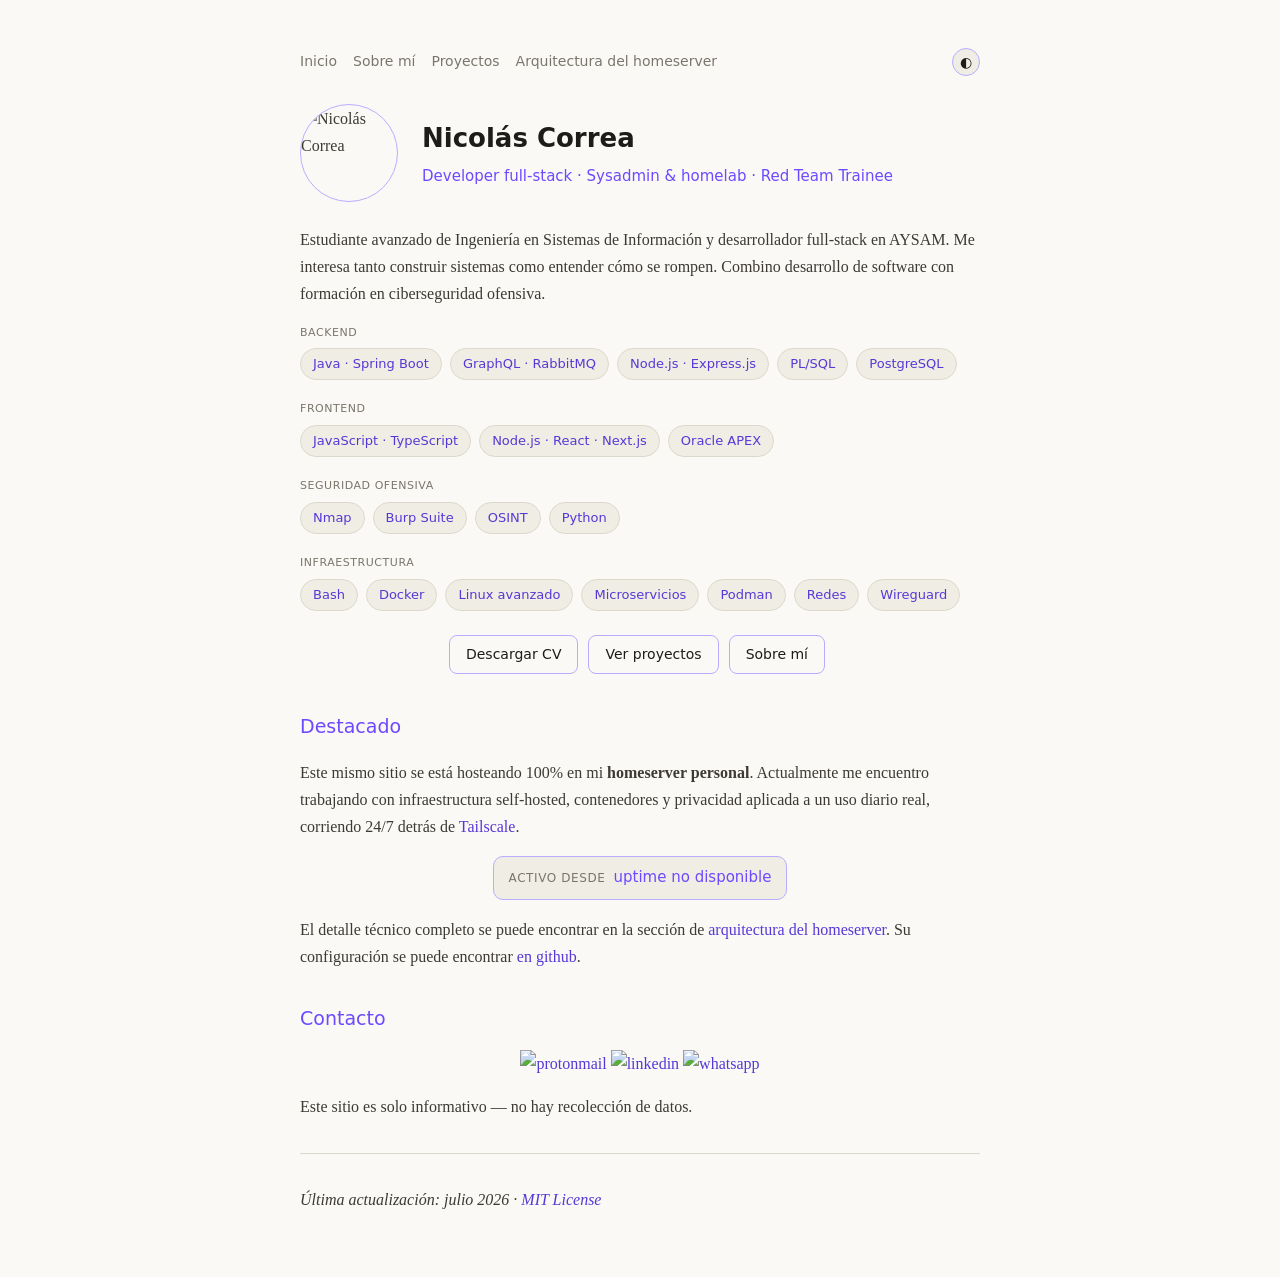
==== html/index.html @ f77ec105 "feat: html actual en producción" ====
<!doctype html>
<html xmlns="http://www.w3.org/1999/xhtml" lang="es" xml:lang="es">
  <head>
    <meta charset="utf-8" />
    <meta name="generator" content="pandoc" />
    <meta
      name="viewport"
      content="width=device-width, initial-scale=1.0, user-scalable=yes"
    />
    <title>Nicolás Correa</title>
    <style>
      code {
        white-space: pre-wrap;
      }
      span.smallcaps {
        font-variant: small-caps;
      }
      div.columns {
        display: flex;
        gap: min(4vw, 1.5em);
      }
      div.column {
        flex: auto;
        overflow-x: auto;
      }
      div.hanging-indent {
        margin-left: 1.5em;
        text-indent: -1.5em;
      }
      /* The extra [class] is a hack that increases specificity enough to
       override a similar rule in reveal.js */
      ul.task-list[class] {
        list-style: none;
      }
      ul.task-list li input[type="checkbox"] {
        font-size: inherit;
        width: 0.8em;
        margin: 0 0.8em 0.2em -1.6em;
        vertical-align: middle;
      }
      .display.math {
        display: block;
        text-align: center;
        margin: 0.5rem auto;
      }
    </style>
    <link rel="stylesheet" href="style.css" />
    <link
      rel="icon"
      href="data:image/svg+xml,<svg xmlns=%22http://www.w3.org/2000/svg%22 viewBox=%220 0 100 100%22><text y=%22.9em%22 font-size=%2290%22>🖥️</text></svg>"
    />
  </head>
  <body>
    <script>
      (function () {
        var stored = localStorage.getItem("theme");
        if (stored) {
          document.documentElement.setAttribute("data-theme", stored);
        }
      })();
      function toggleTheme() {
        var current = document.documentElement.getAttribute("data-theme");
        var prefersDark = window.matchMedia(
          "(prefers-color-scheme: dark)",
        ).matches;
        var effectiveCurrent = current || (prefersDark ? "dark" : "light");
        var next = effectiveCurrent === "dark" ? "light" : "dark";
        document.documentElement.setAttribute("data-theme", next);
        localStorage.setItem("theme", next);
      }
    </script>
    <nav class="site-nav">
      <a href="index.html">Inicio</a> <a href="sobre-mi.html">Sobre mí</a>
      <a href="proyectos.html">Proyectos</a>
      <a href="sobre-el-proyecto.html">Arquitectura del homeserver</a>
      <button
        class="theme-toggle"
        id="theme-toggle"
        aria-label="Cambiar tema"
        onclick="toggleTheme()"
      >
        ◐
      </button>
    </nav>
    <div class="hero">
      <img class="hero-photo" src="foto.jpg" alt="Nicolás Correa" />
      <div>
        <h1 class="hero-name">Nicolás Correa</h1>
        <p class="hero-tagline">
          Developer full-stack · Sysadmin &amp; homelab · Red Team Trainee
        </p>
      </div>
    </div>
    <p>
      Estudiante avanzado de Ingeniería en Sistemas de Información y
      desarrollador full-stack en AYSAM. Me interesa tanto construir sistemas
      como entender cómo se rompen. Combino desarrollo de software con formación
      en ciberseguridad ofensiva.
    </p>
    <div class="tag-group">
      <p class="tag-group-label">Backend</p>
      <div class="tag-row">
        <span class="tag">Java · Spring Boot</span>
        <span class="tag">GraphQL · RabbitMQ</span>
        <span class="tag">Node.js · Express.js</span>
        <span class="tag">PL/SQL</span> <span class="tag">PostgreSQL</span>
      </div>
    </div>
    <div class="tag-group">
      <p class="tag-group-label">Frontend</p>
      <div class="tag-row">
        <span class="tag">JavaScript · TypeScript</span>
        <span class="tag">Node.js · React · Next.js</span>
        <span class="tag">Oracle APEX</span>
      </div>
    </div>
    <div class="tag-group">
      <p class="tag-group-label">Seguridad ofensiva</p>
      <div class="tag-row">
        <span class="tag">Nmap</span> <span class="tag">Burp Suite</span>
        <span class="tag">OSINT</span> <span class="tag">Python</span>
      </div>
    </div>
    <div class="tag-group">
      <p class="tag-group-label">Infraestructura</p>
      <div class="tag-row">
        <span class="tag">Bash</span> <span class="tag">Docker</span>
        <span class="tag">Linux avanzado</span>
        <span class="tag">Microservicios</span> <span class="tag">Podman</span>
        <span class="tag">Redes</span> <span class="tag">Wireguard</span>
      </div>
    </div>
    <div align="center">
      <a href="cv.pdf" class="btn" target="_blank" rel="noopener"
        >Descargar CV</a
      >
      <a href="proyectos.html" class="btn">Ver proyectos</a>
      <a href="sobre-mi.html" class="btn">Sobre mí</a>
    </div>
    <h2 id="destacado">Destacado</h2>
    <p>
      Este mismo sitio se está hosteando 100% en mi
      <strong>homeserver personal</strong>. Actualmente me encuentro trabajando
      con infraestructura self-hosted, contenedores y privacidad aplicada a un
      uso diario real, corriendo 24/7 detrás de
      <a href="https://tailscale.com">Tailscale</a>.
    </p>
    <div class="uptime-box compact">
      <p class="uptime-label" id="uptime-label">El último reinicio fue el …</p>
      <p class="uptime-value" id="uptime-counter">calculando…</p>
    </div>
    <script>
      (function () {
        var counterEl = document.getElementById("uptime-counter");
        var labelEl = document.getElementById("uptime-label");
        var bootEpoch = null;

        function formatFecha(d) {
          return d.toLocaleDateString("es-AR", {
            day: "numeric",
            month: "long",
            year: "numeric",
          });
        }

        function update() {
          if (bootEpoch === null) return;
          var diff = Date.now() - bootEpoch * 1000;
          var days = Math.floor(diff / 86400000);
          var hours = Math.floor((diff % 86400000) / 3600000);
          var mins = Math.floor((diff % 3600000) / 60000);
          var secs = Math.floor((diff % 60000) / 1000);
          counterEl.textContent =
            days + "d " + hours + "h " + mins + "m " + secs + "s";
        }

        fetch("boot.json", { cache: "no-store" })
          .then(function (r) {
            return r.json();
          })
          .then(function (data) {
            bootEpoch = data.boot_epoch;
            labelEl.textContent =
              "El último reinicio fue el " +
              formatFecha(new Date(bootEpoch * 1000));
            update();
            setInterval(update, 1000);
          })
          .catch(function () {
            labelEl.textContent = "Activo desde";
            counterEl.textContent = "uptime no disponible";
          });
      })();
    </script>
    <p>
      El detalle técnico completo se puede encontrar en la sección de
      <a href="sobre-el-proyecto.html">arquitectura del homeserver</a>. Su
      configuración se puede encontrar
      <a href="https://github.com/ncorrea-13/homeserver">en github</a>.
    </p>
    <h2 id="contacto">Contacto</h2>
    <div align="center">
      <a href="mailto:ncorrea13@proton.me">
        <img
          src="https://img.shields.io/static/v1?message=Mail&logo=protonmail&label=&color=6D4AFF&logoColor=white&style=for-the-badge"
          height="25"
          alt="protonmail"
        />
      </a>
      <a href="https://www.linkedin.com/in/nicolas-correa-serrat/">
        <img
          src="https://img.shields.io/badge/LinkedIn-%230077B5.svg?label=&color=0077B5&logoColor=white&style=for-the-badge&logo=data:image/svg%2bxml;base64,[base64]"
          height="25"
          alt="linkedin"
        />
      </a>
      <a href="https://wa.me/5492612582481">
        <img
          src="https://img.shields.io/static/v1?message=WhatsApp&logo=whatsapp&label=&color=25D366&logoColor=white&style=for-the-badge"
          height="25"
          alt="whatsapp"
        />
      </a>
    </div>
    <p>Este sitio es solo informativo — no hay recolección de datos.</p>
    <hr />
    <p>
      <em
        >Última actualización: julio 2026 ·
        <a href="https://github.com/ncorrea-13/homeserver/blob/main/LICENSE"
          >MIT License</a
        ></em
      >
    </p>
  </body>
</html>
---- html/style.css ----
:root {
  --bg: #1e1e1e;
  --text: #b8b8b8;
  --heading: #e0e0e0;
  --border: #333;
  --accent: #c9b8ff;
  --accent-strong: #9c8cff;
  --code-bg: #2a2a2a;
  --code-text: #d4c5ff;
  --muted: #8a8a8a;
  --card-bg: #211b30;
  --card-border: #7f77dd;
  color-scheme: dark;
}

@media (prefers-color-scheme: light) {
  :root {
    --bg: #faf9f6;
    --text: #3d3a34;
    --heading: #1e1c18;
    --border: #ddd8cc;
    --accent: #6d4aff;
    --accent-strong: #5638d6;
    --code-bg: #f0ede4;
    --code-text: #5638d6;
    --muted: #7a766c;
    --card-bg: #f0ede4;
    --card-border: #b8acff;
    color-scheme: light;
  }
}

html[data-theme="dark"] {
  --bg: #1e1e1e;
  --text: #b8b8b8;
  --heading: #e0e0e0;
  --border: #333;
  --accent: #c9b8ff;
  --accent-strong: #9c8cff;
  --code-bg: #2a2a2a;
  --code-text: #d4c5ff;
  --muted: #8a8a8a;
  --card-bg: #211b30;
  --card-border: #7f77dd;
  color-scheme: dark;
}

html[data-theme="light"] {
  --bg: #faf9f6;
  --text: #3d3a34;
  --heading: #1e1c18;
  --border: #ddd8cc;
  --accent: #6d4aff;
  --accent-strong: #5638d6;
  --code-bg: #f0ede4;
  --code-text: #5638d6;
  --muted: #7a766c;
  --card-bg: #f0ede4;
  --card-border: #b8acff;
  color-scheme: light;
}

* {
  transition:
    background-color 0.25s ease,
    color 0.25s ease,
    border-color 0.25s ease;
}

body {
  background: var(--bg);
  color: var(--text);
  font-family: Georgia, "Times New Roman", serif;
  font-size: 16px;
  line-height: 1.7;
  max-width: 680px;
  margin: 0 auto;
  padding: 3rem 1.5rem;
  opacity: 0;
  animation: fadeIn 0.5s ease forwards;
}

@keyframes fadeIn {
  from {
    opacity: 0;
    transform: translateY(6px);
  }
  to {
    opacity: 1;
    transform: translateY(0);
  }
}

@media (prefers-reduced-motion: reduce) {
  body {
    animation: none;
    opacity: 1;
  }
  * {
    transition: none !important;
  }
}

h1,
h2,
h3 {
  color: var(--heading);
  font-weight: 400;
  font-family: "Segoe UI", system-ui, sans-serif;
}

h1 {
  font-size: 28px;
  margin-bottom: 1.5rem;
}

h2 {
  color: var(--accent);
  font-size: 19px;
  margin-top: 2rem;
}

/* Site nav */
.site-nav {
  display: flex;
  align-items: center;
  flex-wrap: wrap;
  gap: 0.5rem 1rem;
  font-family: "Segoe UI", system-ui, sans-serif;
  font-size: 14px;
  margin: 0 0 1.75rem;
}
.site-nav a {
  color: var(--muted);
}
.site-nav a:hover {
  color: var(--accent-strong);
  text-decoration: underline;
}

a {
  color: var(--accent-strong);
  text-decoration: none;
}
a:hover {
  text-decoration: underline;
}

code {
  background: var(--code-bg);
  color: var(--code-text);
  padding: 2px 6px;
  border-radius: 4px;
  font-family: "Fira Code", monospace;
  font-size: 14px;
}

pre {
  background: var(--code-bg);
  padding: 1rem;
  border-radius: 8px;
  overflow-x: auto;
}

pre.mermaid {
  max-width: none;
  width: 90vw;
  margin-left: calc(50% - 45vw);
  margin-right: calc(50% - 45vw);
  background: none;
  text-align: center;
}

blockquote {
  border-left: 3px solid var(--accent-strong);
  margin-left: 0;
  padding-left: 1rem;
  color: var(--muted);
}

hr {
  border: none;
  border-top: 1px solid var(--border);
  margin: 2rem 0;
}

ul,
ol {
  padding-left: 1.2rem;
}

li {
  margin-bottom: 6px;
}

/* External link buttons */
.btn {
  display: inline-block;
  background: transparent;
  border: 1px solid var(--card-border);
  color: var(--heading);
  padding: 7px 16px;
  border-radius: 8px;
  font-family: "Segoe UI", system-ui, sans-serif;
  font-size: 14px;
  text-decoration: none !important;
  margin: 4px 6px 4px 0;
}
.btn:hover {
  background: var(--card-bg);
  border-color: var(--accent-strong);
}
.theme-toggle {
  margin-left: auto;
  flex-shrink: 0;
  background: var(--card-bg);
  border: 1px solid var(--card-border);
  color: var(--heading);
  width: 28px;
  height: 28px;
  border-radius: 50%;
  cursor: pointer;
  font-size: 14px;
  display: flex;
  align-items: center;
  justify-content: center;
}
.theme-toggle:hover {
  border-color: var(--accent-strong);
}

/* Uptime counter */
.uptime-box {
  background: var(--card-bg);
  border: 1px solid var(--card-border);
  border-radius: 10px;
  padding: 1rem 1.25rem;
  margin: 1.5rem 0;
  font-family: "Segoe UI", system-ui, sans-serif;
}
.uptime-label {
  font-size: 12px;
  color: var(--muted);
  text-transform: uppercase;
  letter-spacing: 0.05em;
  margin: 0 0 4px;
}
.uptime-value {
  font-size: 20px;
  color: var(--accent);
  margin: 0;
}

/* Project filter */
.filter-bar {
  display: flex;
  gap: 8px;
  flex-wrap: wrap;
  margin: 1rem 0 1.5rem;
  font-family: "Segoe UI", system-ui, sans-serif;
}
.filter-btn {
  background: transparent;
  border: 1px solid var(--border);
  color: var(--text);
  padding: 5px 14px;
  border-radius: 20px;
  font-size: 13px;
  cursor: pointer;
}
.filter-btn:hover {
  border-color: var(--accent-strong);
  color: var(--heading);
}
.filter-btn.active {
  background: var(--accent-strong);
  border-color: var(--accent-strong);
  color: var(--bg);
}
.project-card {
  transition:
    opacity 0.25s ease,
    max-height 0.25s ease,
    transform 0.25s ease;
}
.project-card.hidden {
  display: none;
}

/* Hero */
.hero {
  display: flex;
  align-items: center;
  gap: 1.5rem;
  margin-bottom: 1.5rem;
}
.hero-photo {
  width: 96px;
  height: 96px;
  border-radius: 50%;
  object-fit: cover;
  flex-shrink: 0;
  border: 1px solid var(--card-border);
}
.hero-photo.large {
  width: 160px;
  height: 160px;
}
.hero-name {
  font-family: "Segoe UI", system-ui, sans-serif;
  font-size: 26px;
  font-weight: 600;
  color: var(--heading);
  margin: 0 0 4px;
}
.hero-tagline {
  font-family: "Segoe UI", system-ui, sans-serif;
  font-size: 15px;
  color: var(--accent);
  margin: 0;
}
@media (max-width: 480px) {
  .hero {
    flex-direction: column;
    align-items: flex-start;
    text-align: left;
  }
}

/* Skill tags */
.tag-group {
  margin: 1rem 0 1.25rem;
}
.tag-group-label {
  font-family: "Segoe UI", system-ui, sans-serif;
  font-size: 11px;
  color: var(--muted);
  text-transform: uppercase;
  letter-spacing: 0.05em;
  margin: 0 0 6px;
}
.tag-row {
  display: flex;
  flex-wrap: wrap;
  gap: 8px;
  margin: 0;
  font-family: "Segoe UI", system-ui, sans-serif;
}
.tag {
  background: var(--code-bg);
  color: var(--code-text);
  border: 1px solid var(--border);
  padding: 4px 12px;
  border-radius: 20px;
  font-size: 13px;
}

/* Compact uptime badge (used inside the index "Destacado" callout) */
.uptime-box.compact {
  display: flex;
  width: fit-content;
  align-items: baseline;
  gap: 8px;
  padding: 0.5rem 0.9rem;
  margin: 0.75rem auto 0;
}
.uptime-box.compact .uptime-label {
  margin: 0;
}
.uptime-box.compact .uptime-value {
  font-size: 15px;
}
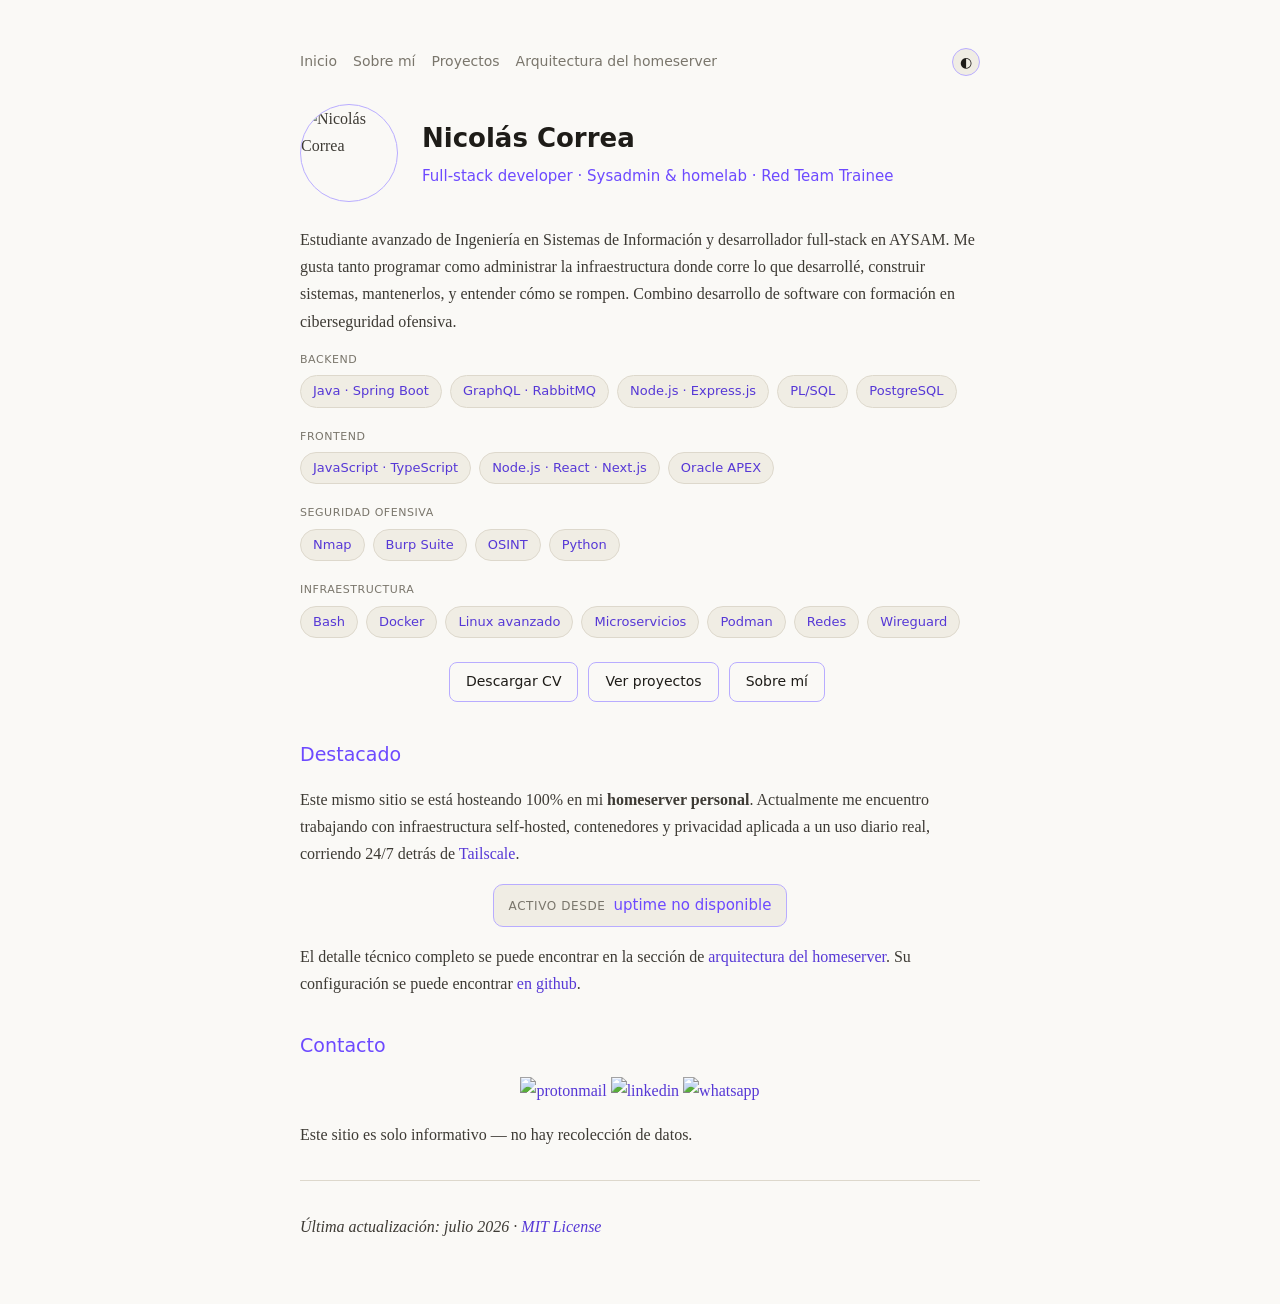
==== commit 00f248b1: "refactor: actualizados los intereses" ====
--- a/html/index.html
+++ b/html/index.html
@@ -87,15 +87,16 @@
       <div>
         <h1 class="hero-name">Nicolás Correa</h1>
         <p class="hero-tagline">
-          Developer full-stack · Sysadmin &amp; homelab · Red Team Trainee
+          Full-stack developer · Sysadmin &amp; homelab · Red Team Trainee
         </p>
       </div>
     </div>
     <p>
       Estudiante avanzado de Ingeniería en Sistemas de Información y
-      desarrollador full-stack en AYSAM. Me interesa tanto construir sistemas
-      como entender cómo se rompen. Combino desarrollo de software con formación
-      en ciberseguridad ofensiva.
+      desarrollador full-stack en AYSAM. Me gusta tanto programar como
+      administrar la infraestructura donde corre lo que desarrollé, construir
+      sistemas, mantenerlos, y entender cómo se rompen. Combino desarrollo de
+      software con formación en ciberseguridad ofensiva.
     </p>
     <div class="tag-group">
       <p class="tag-group-label">Backend</p>
@@ -227,7 +228,8 @@
     <p>
       <em
         >Última actualización: julio 2026 ·
-        <a href="https://github.com/ncorrea-13/homeserver/blob/main/LICENSE"
+        <a
+          href="https://github.com/ncorrea-13/homeserver-landing/blob/main/LICENSE"
           >MIT License</a
         ></em
       >
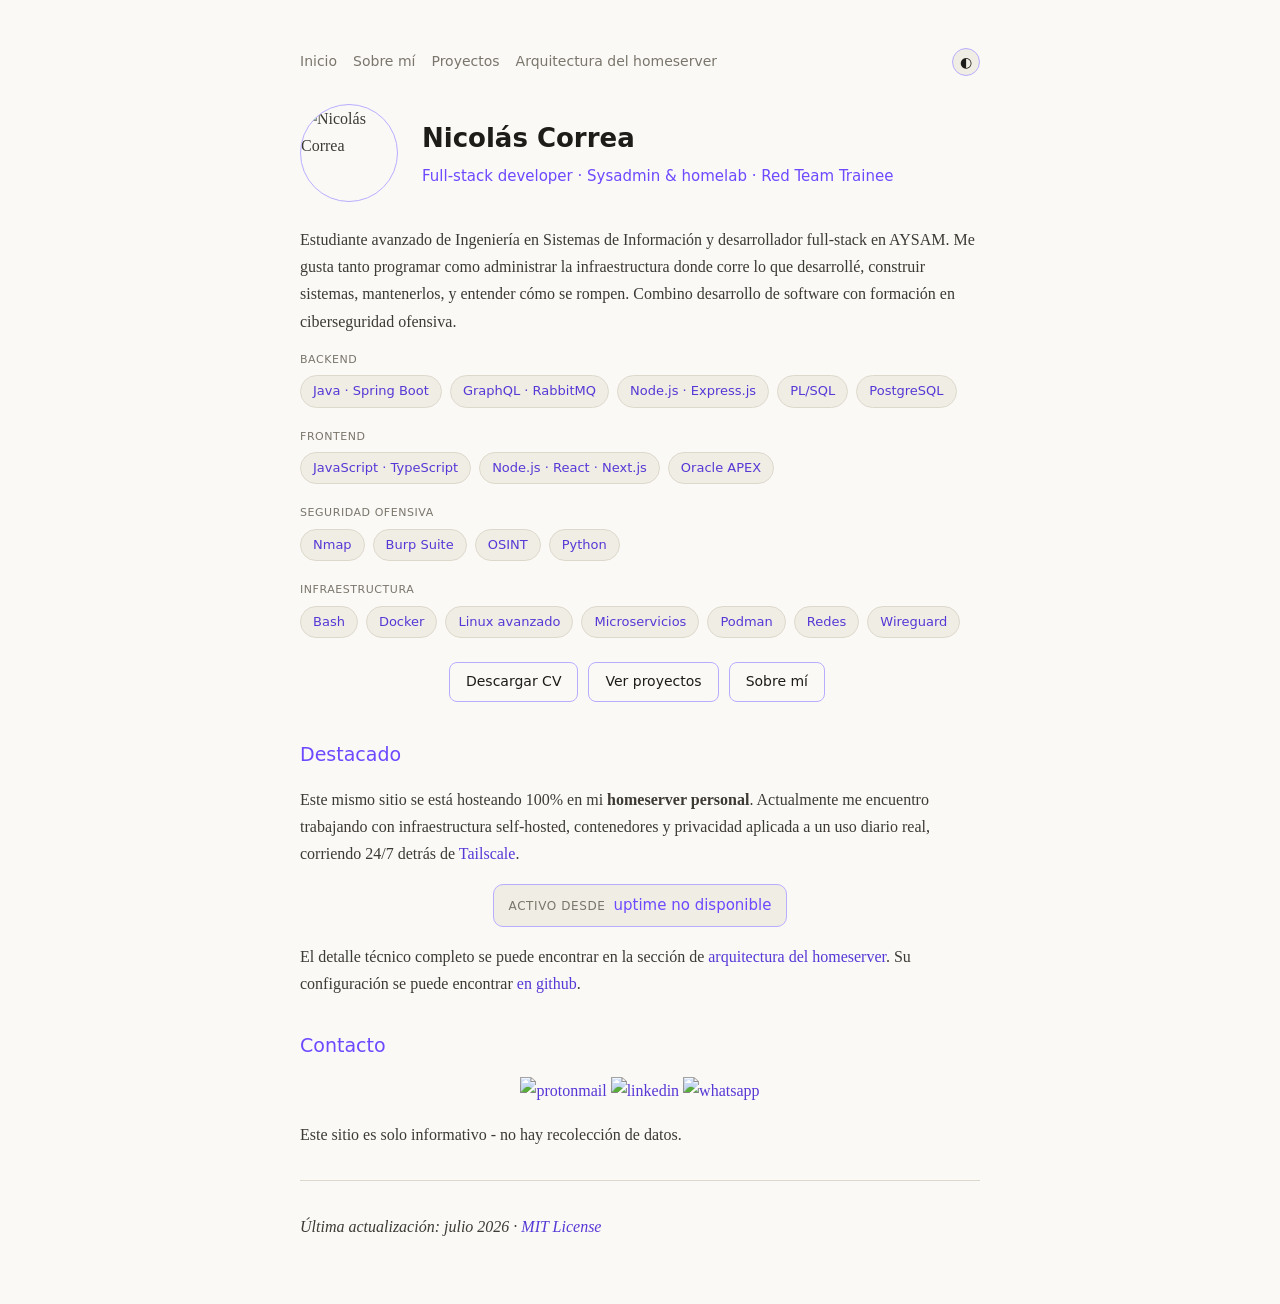
==== commit a9cab511: "refactor: detalles menores, actualizada cantidad de materias" ====
--- a/html/index.html
+++ b/html/index.html
@@ -223,7 +223,7 @@
         />
       </a>
     </div>
-    <p>Este sitio es solo informativo — no hay recolección de datos.</p>
+    <p>Este sitio es solo informativo - no hay recolección de datos.</p>
     <hr />
     <p>
       <em
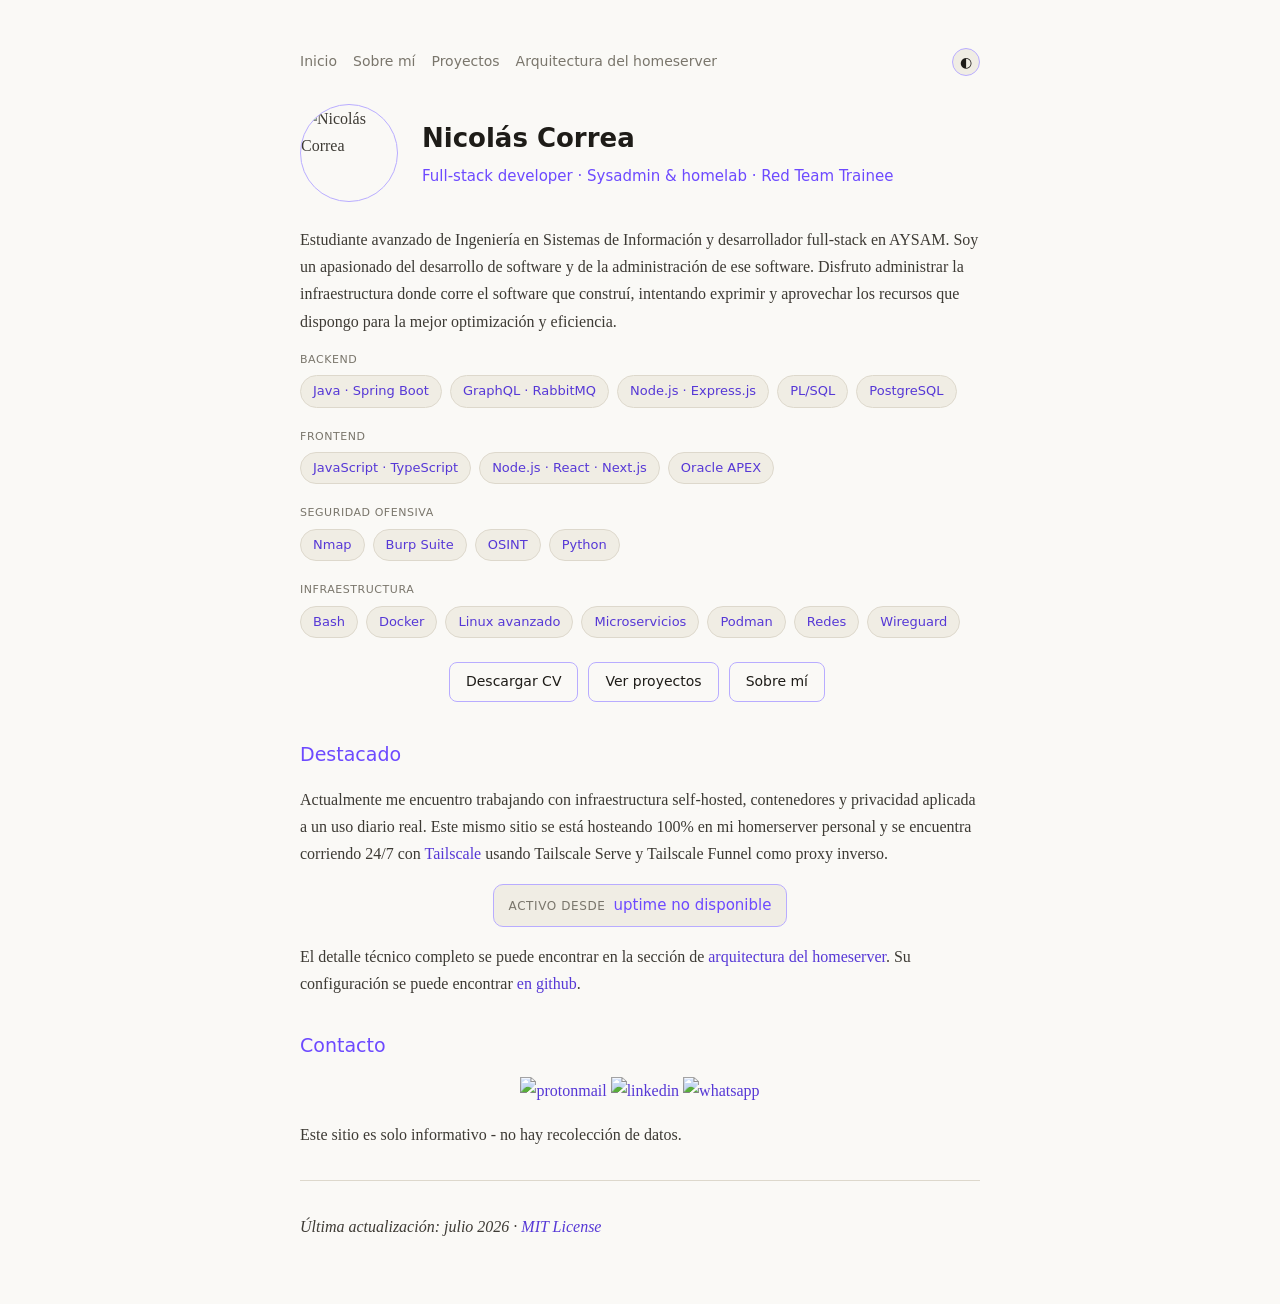
==== commit beabd42d: "refactor: actualizaciones de la estructura" ====
--- a/html/index.html
+++ b/html/index.html
@@ -93,10 +93,11 @@
     </div>
     <p>
       Estudiante avanzado de Ingeniería en Sistemas de Información y
-      desarrollador full-stack en AYSAM. Me gusta tanto programar como
-      administrar la infraestructura donde corre lo que desarrollé, construir
-      sistemas, mantenerlos, y entender cómo se rompen. Combino desarrollo de
-      software con formación en ciberseguridad ofensiva.
+      desarrollador full-stack en AYSAM. Soy un apasionado del desarrollo de
+      software y de la administración de ese software. Disfruto administrar la
+      infraestructura donde corre el software que construí, intentando exprimir
+      y aprovechar los recursos que dispongo para la mejor optimización y
+      eficiencia.
     </p>
     <div class="tag-group">
       <p class="tag-group-label">Backend</p>
@@ -140,11 +141,11 @@
     </div>
     <h2 id="destacado">Destacado</h2>
     <p>
-      Este mismo sitio se está hosteando 100% en mi
-      <strong>homeserver personal</strong>. Actualmente me encuentro trabajando
-      con infraestructura self-hosted, contenedores y privacidad aplicada a un
-      uso diario real, corriendo 24/7 detrás de
-      <a href="https://tailscale.com">Tailscale</a>.
+      Actualmente me encuentro trabajando con infraestructura self-hosted,
+      contenedores y privacidad aplicada a un uso diario real. Este mismo sitio
+      se está hosteando 100% en mi homerserver personal y se encuentra corriendo
+      24/7 con <a href="https://tailscale.com">Tailscale</a> usando Tailscale
+      Serve y Tailscale Funnel como proxy inverso.
     </p>
     <div class="uptime-box compact">
       <p class="uptime-label" id="uptime-label">El último reinicio fue el …</p>
